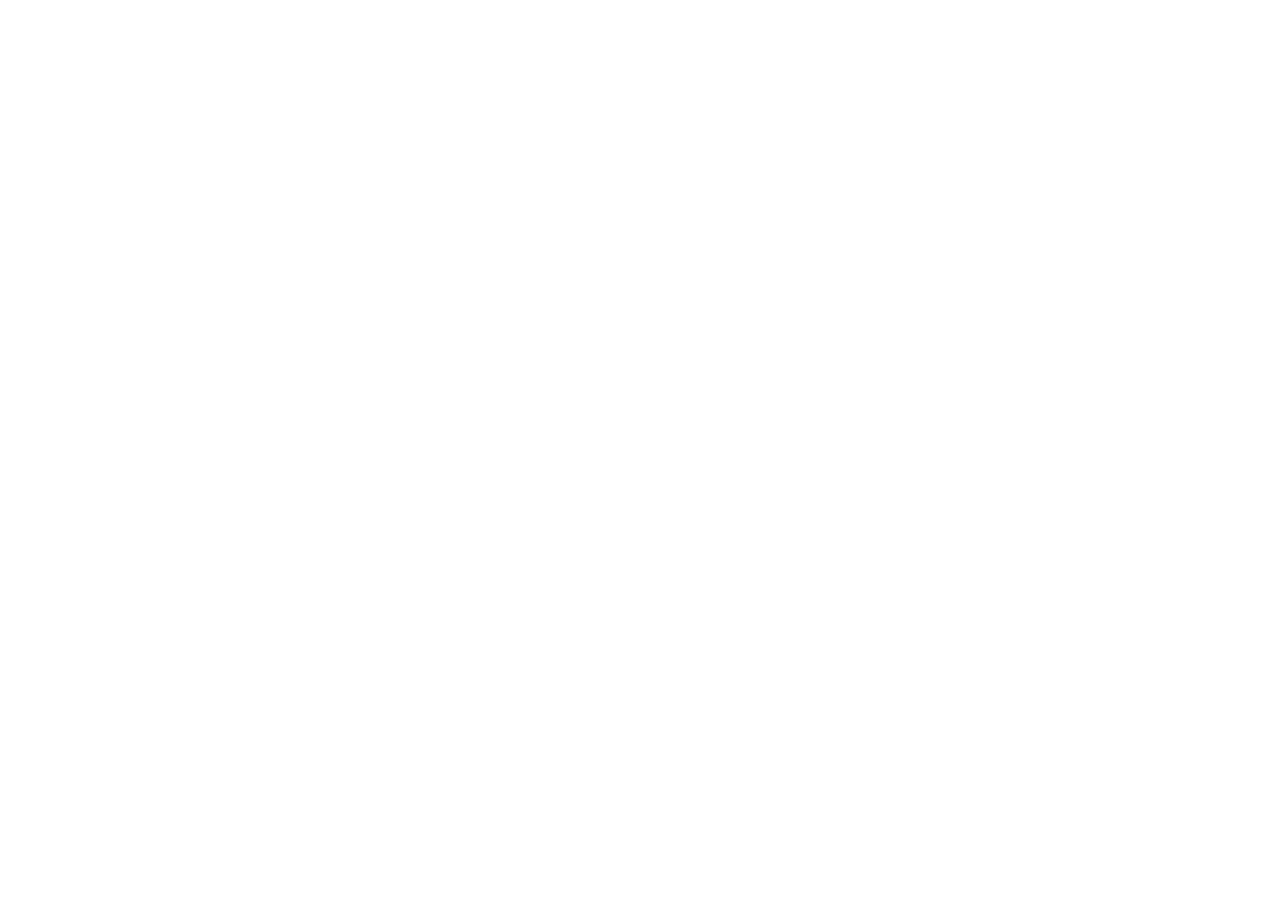
==== index.html @ de71a42f "h1 ajouté au fichier index.html" ====
<!DOCTYPE html>
<html lang="en">
  <head>
    <meta charset="UTF-8" />
    <meta name="viewport" content="width=device-width, initial-scale=1.0" />
    <title>Document</title>
  </head>
  <body>
    <h1></h1>
  </body>
</html>
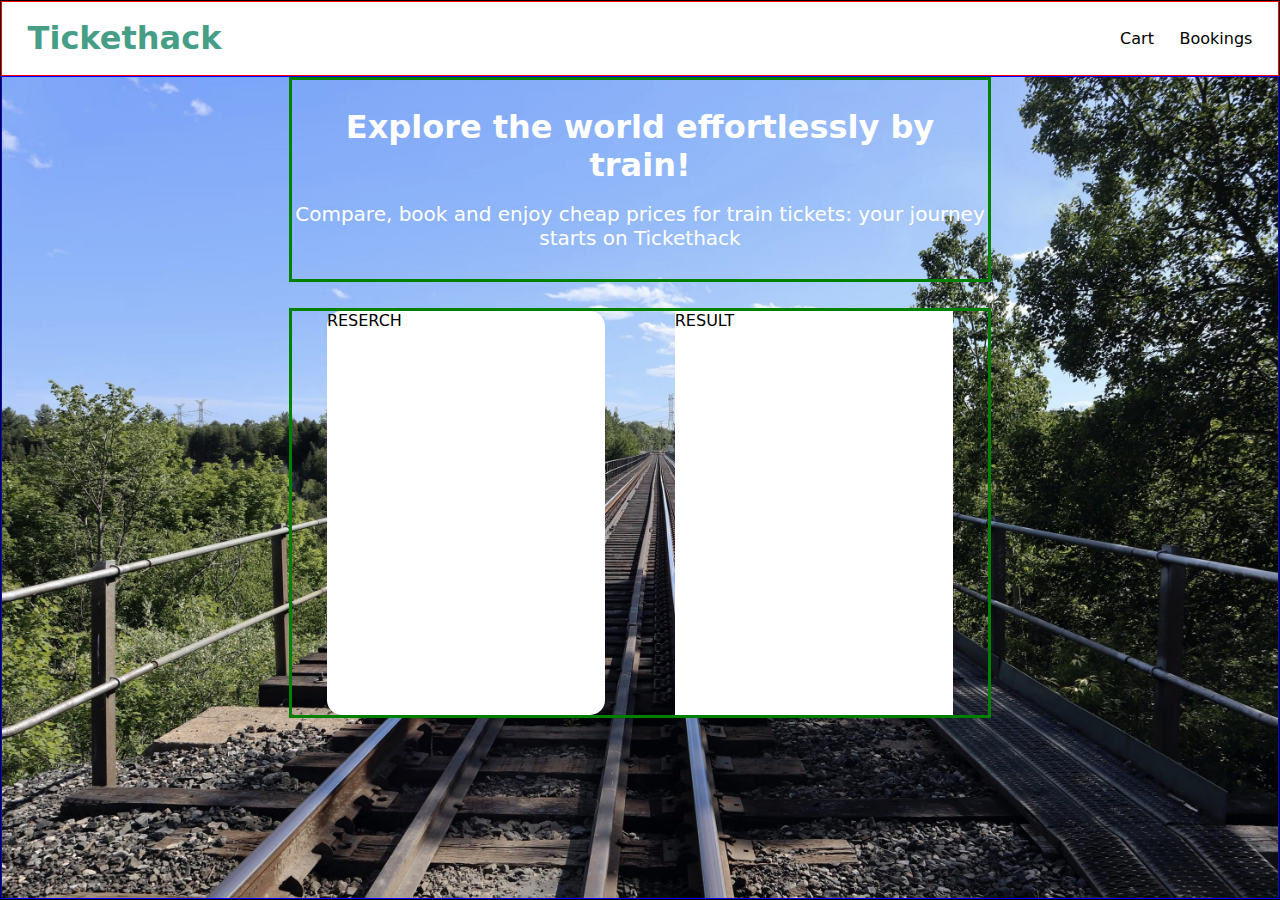
==== commit be0bf7bf: "feat: prémice css index.html" ====
--- a/index.html
+++ b/index.html
@@ -1,11 +1,40 @@
 <!DOCTYPE html>
 <html lang="en">
-  <head>
-    <meta charset="UTF-8" />
-    <meta name="viewport" content="width=device-width, initial-scale=1.0" />
-    <title>Document</title>
-  </head>
-  <body>
-    <h1></h1>
-  </body>
-</html>
+
+<head>
+  <link rel="stylesheet" href="index-style.css">
+  <meta charset="UTF-8" />
+  <meta name="viewport" content="width=device-width, initial-scale=1.0" />
+  <link rel="preconnect" href="https://fonts.googleapis.com">
+  <link rel="preconnect" href="https://fonts.gstatic.com" crossorigin>
+  <link
+    href="https://fonts.googleapis.com/css2?family=Noto+Sans:ital,wght@0,100..900;1,100..900&family=Roboto:ital,wght@0,100..900;1,100..900&display=swap"
+    rel="stylesheet">
+  <title>TICKETHACK</title>
+
+</head>
+
+<body>
+  <div id="container">
+    <div id="header">
+      <h1 class="tickethack" href="">Tickethack</h1>
+      <div id="panier">
+        <h4 class="cart" href="">Cart</h3>
+        <h4 class="bokkings" href="">Bookings</h3>
+      </div>
+    </div>
+    <div id="contain">
+      <div id="explore">
+        <h2 class="world">Explore the world effortlessly by train!</h2>
+        <p class="compare">Compare, book and enjoy cheap prices for train tickets: your journey starts on Tickethack</p>
+      </div>
+      <div id="encards">
+        <div id="reserch">RESERCH</div>
+        <div id="result">RESULT</div>
+
+      </div>
+    </div>
+  </div>
+</body>
+
+</html>--- a/index-style.css
+++ b/index-style.css
@@ -0,0 +1,131 @@
+* {
+    padding: 0;
+    margin: 0;
+    box-sizing: border-box;
+}
+
+#container {
+    display: grid;
+    border: 1px solid black;
+    height: 100vh;
+    width: 100vw;
+    grid-template-rows: repeat(12, 1fr);
+    grid-template-columns: repeat(12, 1fr);
+    font-family: system-ui, -apple-system, BlinkMacSystemFont, 'Segoe UI', Roboto, Oxygen, Ubuntu, Cantarell, 'Open Sans', 'Helvetica Neue', sans-serif;
+}
+
+#header {
+    display: flex;
+    border: 1px solid red;
+    grid-row-start: 1;
+    grid-row-end: 2;
+    grid-column-start: 1;
+    grid-column-end: 13;
+    flex-direction: row;
+    justify-content: space-between;
+}
+
+.tickethack {
+    margin-left: 2vw;
+    text-align: center;
+    margin-top: auto;
+    margin-bottom: auto;
+    font-family: system-ui, -apple-system, BlinkMacSystemFont, 'Segoe UI', Roboto, Oxygen, Ubuntu, Cantarell, 'Open Sans', 'Helvetica Neue', sans-serif;
+    color: #459e85;
+    font-weight: 700;
+}
+
+
+#panier {
+    display: flex;
+    flex-direction: row;
+    justify-content: center;
+    text-align: center;
+    margin-right: 2vw;
+    margin-top: auto;
+    margin-bottom: auto;
+    font-family: system-ui, -apple-system, BlinkMacSystemFont, 'Segoe UI', Roboto, Oxygen, Ubuntu, Cantarell, 'Open Sans', 'Helvetica Neue', sans-serif;
+}
+
+h4 {
+    font-weight: 500;
+
+}
+
+.cart {
+    margin-right: 2vw;
+}
+
+.booking {}
+
+#contain {
+    display: flex;
+    border: 1px solid blue;
+    grid-row-start: 2;
+    grid-row-end: 13;
+    grid-column-start: 1;
+    grid-column-end: 13;
+    background-image: url("./images/background.jpg");
+    background-position: inherit;
+    background-size: cover;
+    flex-direction: column;
+    align-items: center;
+    justify-content: flex-start;
+    color: white;
+
+}
+
+#explore {
+    display: flex;
+    flex-direction: column;
+    align-items: center;
+    justify-content: center;
+    border: 3px solid green;
+    height: 25%;
+    width: 55%;
+}
+
+.world {
+    margin-top: auto;
+    margin-bottom: 2vh;
+    font-size: 32px;
+    text-align: center;
+}
+
+.compare {
+    margin-bottom: auto;
+    font-size: 20px;
+    text-align: center;
+
+}
+
+
+#encards {
+    height: 50%;
+    width: 55%;
+    border: 3px solid green;
+    display: flex;
+    display: flex;
+    flex-direction: row;
+    align-items: stretch;
+    justify-content: center;
+    margin-top: 2%;
+}
+
+#reserch {
+    margin-left: auto;
+    margin-right: auto;
+    background-color: white;
+    color: black;
+    width: 40%;
+    border-radius: 15px;
+}
+
+#result {
+    margin-left: auto;
+    margin-right: auto;
+    background-color: white;
+    color: black;
+    width: 40%;
+
+}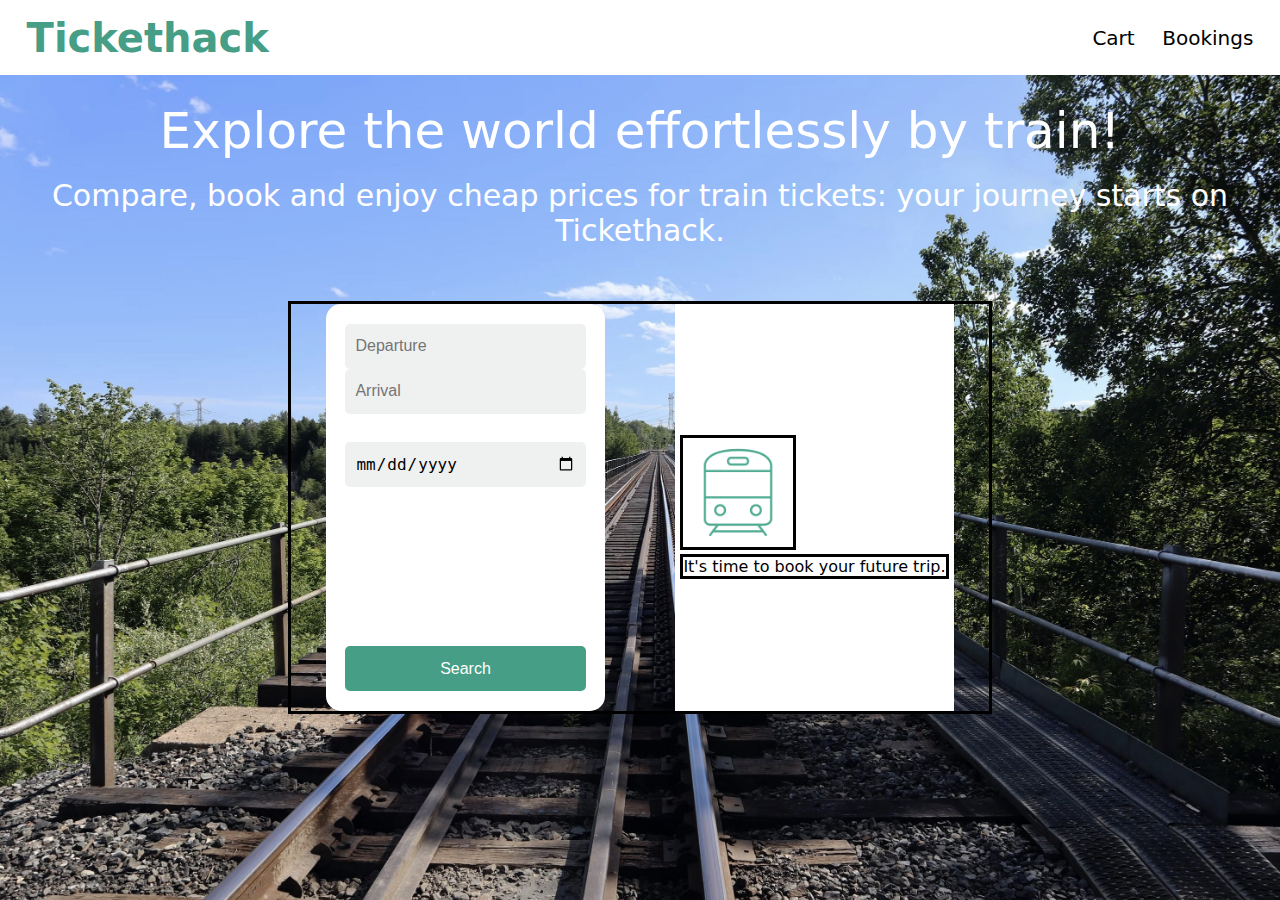
==== commit 500c7ac6: "feat: finalisation de la page index.html" ====
--- a/index.html
+++ b/index.html
@@ -17,20 +17,34 @@
 <body>
   <div id="container">
     <div id="header">
-      <h1 class="tickethack" href="">Tickethack</h1>
+      <h1 class="tickethack"><a href="">Tickethack</a></h1>
       <div id="panier">
-        <h4 class="cart" href="">Cart</h3>
-        <h4 class="bokkings" href="">Bookings</h3>
+        <h4 class="cart"><a href="">Cart</a></h3>
+        <h4 class="bokkings"><a href="">Bookings</a></h3>
       </div>
     </div>
     <div id="contain">
       <div id="explore">
         <h2 class="world">Explore the world effortlessly by train!</h2>
-        <p class="compare">Compare, book and enjoy cheap prices for train tickets: your journey starts on Tickethack</p>
+        <p class="compare">Compare, book and enjoy cheap prices for train tickets: your journey starts on Tickethack.</p>
       </div>
       <div id="encards">
-        <div id="reserch">RESERCH</div>
-        <div id="result">RESULT</div>
+        <div id="reserch">
+          <input type="text" class="departure" alt="departure" placeholder="Departure"/>
+          <input type="text" class="arrival" alt="arrival" placeholder="Arrival"/>
+          <input type="date" class="calendar" alt="calendar"/>
+          <button class="search" type="button">Search</button>
+        </div>
+        <div id="result">
+          <div id="placeholder-train">
+            <img class="train" src="images/train.png">
+            <p class="future"> It's time to book your future trip.</p>
+          </div>
+          
+          <div id="no-trip"></div>
+
+          <div id="all-trips"></div>
+        </div>
 
       </div>
     </div>
--- a/index-style.css
+++ b/index-style.css
@@ -6,23 +6,21 @@
 
 #container {
     display: grid;
-    border: 1px solid black;
     height: 100vh;
     width: 100vw;
     grid-template-rows: repeat(12, 1fr);
     grid-template-columns: repeat(12, 1fr);
-    font-family: system-ui, -apple-system, BlinkMacSystemFont, 'Segoe UI', Roboto, Oxygen, Ubuntu, Cantarell, 'Open Sans', 'Helvetica Neue', sans-serif;
 }
 
 #header {
     display: flex;
-    border: 1px solid red;
     grid-row-start: 1;
     grid-row-end: 2;
     grid-column-start: 1;
     grid-column-end: 13;
     flex-direction: row;
     justify-content: space-between;
+    font-family: system-ui, -apple-system, BlinkMacSystemFont, 'Segoe UI', Roboto, Oxygen, Ubuntu, Cantarell, 'Open Sans', 'Helvetica Neue', sans-serif;
 }
 
 .tickethack {
@@ -30,9 +28,9 @@
     text-align: center;
     margin-top: auto;
     margin-bottom: auto;
-    font-family: system-ui, -apple-system, BlinkMacSystemFont, 'Segoe UI', Roboto, Oxygen, Ubuntu, Cantarell, 'Open Sans', 'Helvetica Neue', sans-serif;
     color: #459e85;
     font-weight: 700;
+    font-size: 40px;
 }
 
 
@@ -44,7 +42,7 @@
     margin-right: 2vw;
     margin-top: auto;
     margin-bottom: auto;
-    font-family: system-ui, -apple-system, BlinkMacSystemFont, 'Segoe UI', Roboto, Oxygen, Ubuntu, Cantarell, 'Open Sans', 'Helvetica Neue', sans-serif;
+    font-size: 20px;
 }
 
 h4 {
@@ -56,11 +54,22 @@
     margin-right: 2vw;
 }
 
-.booking {}
+a {
+    outline: none;
+    text-decoration: none;
+    padding: 2px 1px 0;
+}
+
+a:link {
+    color: inherit;
+}
+
+a:visited{
+    color: inherit;
+  }
 
 #contain {
     display: flex;
-    border: 1px solid blue;
     grid-row-start: 2;
     grid-row-end: 13;
     grid-column-start: 1;
@@ -72,6 +81,7 @@
     align-items: center;
     justify-content: flex-start;
     color: white;
+    font-family: system-ui, -apple-system, BlinkMacSystemFont, 'Segoe UI', Roboto, Oxygen, Ubuntu, Cantarell, 'Open Sans', 'Helvetica Neue', sans-serif;
 
 }
 
@@ -80,30 +90,35 @@
     flex-direction: column;
     align-items: center;
     justify-content: center;
-    border: 3px solid green;
-    height: 25%;
-    width: 55%;
+    height: 15%;
+    width: 100%;
+    margin-top: 3%;
+    margin-bottom: 3%;
 }
 
 .world {
     margin-top: auto;
     margin-bottom: 2vh;
-    font-size: 32px;
-    text-align: center;
+    font-size: 50px;
+    text-align: center;
+    font-weight: 500;
+
+    
 }
 
 .compare {
     margin-bottom: auto;
-    font-size: 20px;
-    text-align: center;
+    font-size: 30px;
+    text-align: center;
+    width: 100%;
 
 }
 
 
 #encards {
+    border: solid black;
     height: 50%;
     width: 55%;
-    border: 3px solid green;
     display: flex;
     display: flex;
     flex-direction: row;
@@ -119,6 +134,65 @@
     color: black;
     width: 40%;
     border-radius: 15px;
+    display:flex;
+    flex-direction: column;   
+}
+
+
+
+.departure {
+    border: none;
+    border-bottom-color: grey;
+    background-color: #eff1f1;
+    border-radius: 5px;
+    margin-top: 7%;
+    margin-right: 7%;
+    margin-left: 7%;
+    padding: 10px;
+    height: 5vh;
+    font-size: 16px;
+    
+}
+
+.arrival {
+    border: none;
+    background-color: #eff1f1;
+    border-radius: 5px;
+    margin-bottom: 10%;
+    margin-right: 7%;
+    margin-left: 7%;
+    padding: 10px;
+    height: 5vh;
+    font-size: 16px;
+
+}
+
+.calendar {
+    border: none;
+    background-color: #eff1f1;
+    border-radius: 5px;
+    margin-bottom: auto;
+    margin-right: 7%;
+    margin-left: 7%;
+    padding: 10px;
+    height: 5vh;
+    font-size: 16px;
+
+}
+
+.search {
+    border: none;
+    background-color: #459e85;
+    color: white;
+    border-radius: 5px;
+    margin-top: auto;
+    margin-bottom: 7%;
+    margin-right: 7%;
+    margin-left: 7%;
+    height: 5vh;
+    font-size: 16px;
+    cursor : pointer;
+
 }
 
 #result {
@@ -126,6 +200,23 @@
     margin-right: auto;
     background-color: white;
     color: black;
-    width: 40%;
-
+    width: 40%; 
+    display: flex;
+    flex-direction: column;
+    justify-content: center;
+    align-items: center;
+}
+
+#placeholder-train {
+    color: black;
+}
+
+.train {
+    border: solid black;
+    width: 9vw;
+
+}
+
+.future {
+    border: solid black;
 }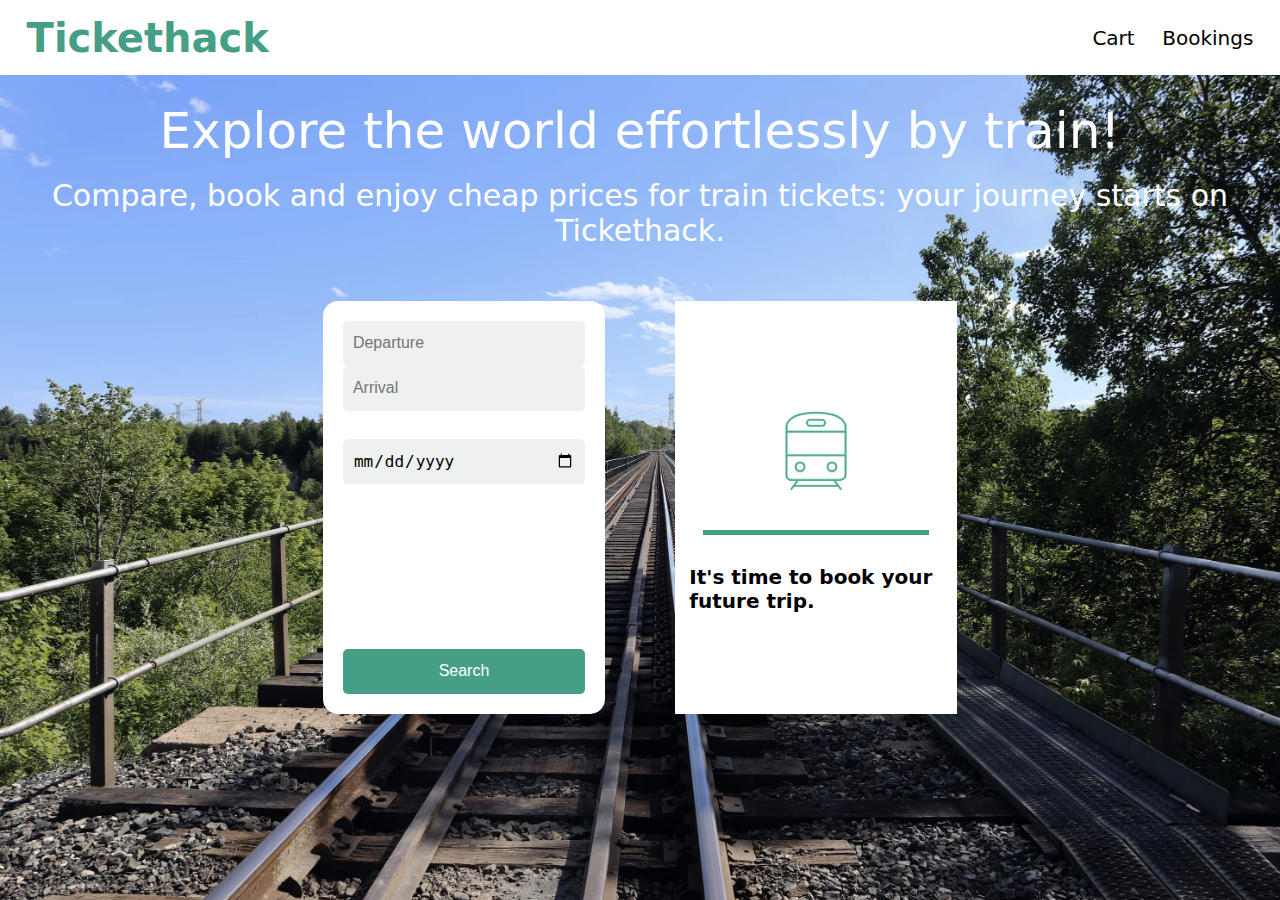
==== commit daa68e09: "feat: finalisation scroll retour trajets" ====
--- a/index.html
+++ b/index.html
@@ -17,10 +17,10 @@
 <body>
   <div id="container">
     <div id="header">
-      <h1 class="tickethack"><a href="">Tickethack</a></h1>
+      <h1 class="tickethack"><a href="index.html">Tickethack</a></h1>
       <div id="panier">
-        <h4 class="cart"><a href="">Cart</a></h3>
-        <h4 class="bokkings"><a href="">Bookings</a></h3>
+        <h4 class="cart"><a href="cart.html">Cart</a></h3>
+        <h4 class="bokkings"><a href="bookings.html">Bookings</a></h3>
       </div>
     </div>
     <div id="contain">
@@ -38,6 +38,7 @@
         <div id="result">
           <div id="placeholder-train">
             <img class="train" src="images/train.png">
+            <hr>
             <p class="future"> It's time to book your future trip.</p>
           </div>
           
@@ -49,6 +50,8 @@
       </div>
     </div>
   </div>
+
+  <script src = "index-script.js"></script>
 </body>
 
 </html>--- a/index-style.css
+++ b/index-style.css
@@ -1,7 +1,7 @@
 * {
-    padding: 0;
-    margin: 0;
-    box-sizing: border-box;
+  padding: 0;
+  margin: 0;
+  box-sizing: border-box;
 }
 
 #container {
@@ -33,7 +33,6 @@
     font-size: 40px;
 }
 
-
 #panier {
     display: flex;
     flex-direction: row;
@@ -46,12 +45,11 @@
 }
 
 h4 {
-    font-weight: 500;
-
+  font-weight: 500;
 }
 
 .cart {
-    margin-right: 2vw;
+  margin-right: 2vw;
 }
 
 a {
@@ -107,16 +105,13 @@
 }
 
 .compare {
-    margin-bottom: auto;
-    font-size: 30px;
-    text-align: center;
+  margin-bottom: auto;
+  font-size: 30px;
+  text-align: center;
     width: 100%;
-
-}
-
+}
 
 #encards {
-    border: solid black;
     height: 50%;
     width: 55%;
     display: flex;
@@ -128,12 +123,12 @@
 }
 
 #reserch {
-    margin-left: auto;
-    margin-right: auto;
-    background-color: white;
-    color: black;
-    width: 40%;
-    border-radius: 15px;
+  margin-left: auto;
+  margin-right: auto;
+  background-color: white;
+  color: black;
+  width: 40%;
+  border-radius: 15px;
     display:flex;
     flex-direction: column;   
 }
@@ -204,19 +199,65 @@
     display: flex;
     flex-direction: column;
     justify-content: center;
-    align-items: center;
+    align-items: stretch;
 }
 
 #placeholder-train {
     color: black;
+    display: flex;
+    flex-direction: column;
+    justify-content: center;
+    align-items: center;
+    height: 100%;
 }
 
 .train {
-    border: solid black;
-    width: 9vw;
-
+    width: 35%;
+    margin: 5%;
+}
+
+hr {
+    width: 80%;
+    display: block;
+    border: 0;
+    border-top: 5px solid #459e85;
+    margin: 1em 0;
+    padding: 0;
 }
 
 .future {
-    border: solid black;
+    margin: 5%;
+    font-size: 20px;
+    font-weight: 600;
+}
+
+#all-trips {
+    overflow: scroll;
+    display: grid;
+    flex-direction: column;
+    width: 100%;
+}
+
+.cart-row {
+    display: flex;
+    margin-top: 2vh;
+    margin-left: 2vh;
+    justify-content: center;
+    border-radius: 5px;
+    height: 5vh;
+    background-color: #f5eeee;
+}
+
+.cart-row > p {
+    margin: auto;
+}
+
+.book-train {
+    margin: auto;
+    width: 15%;
+    height: 80%;
+    border-radius: 5px;
+    background-color: #459e85;
+    color: white;
+    border: none;
 }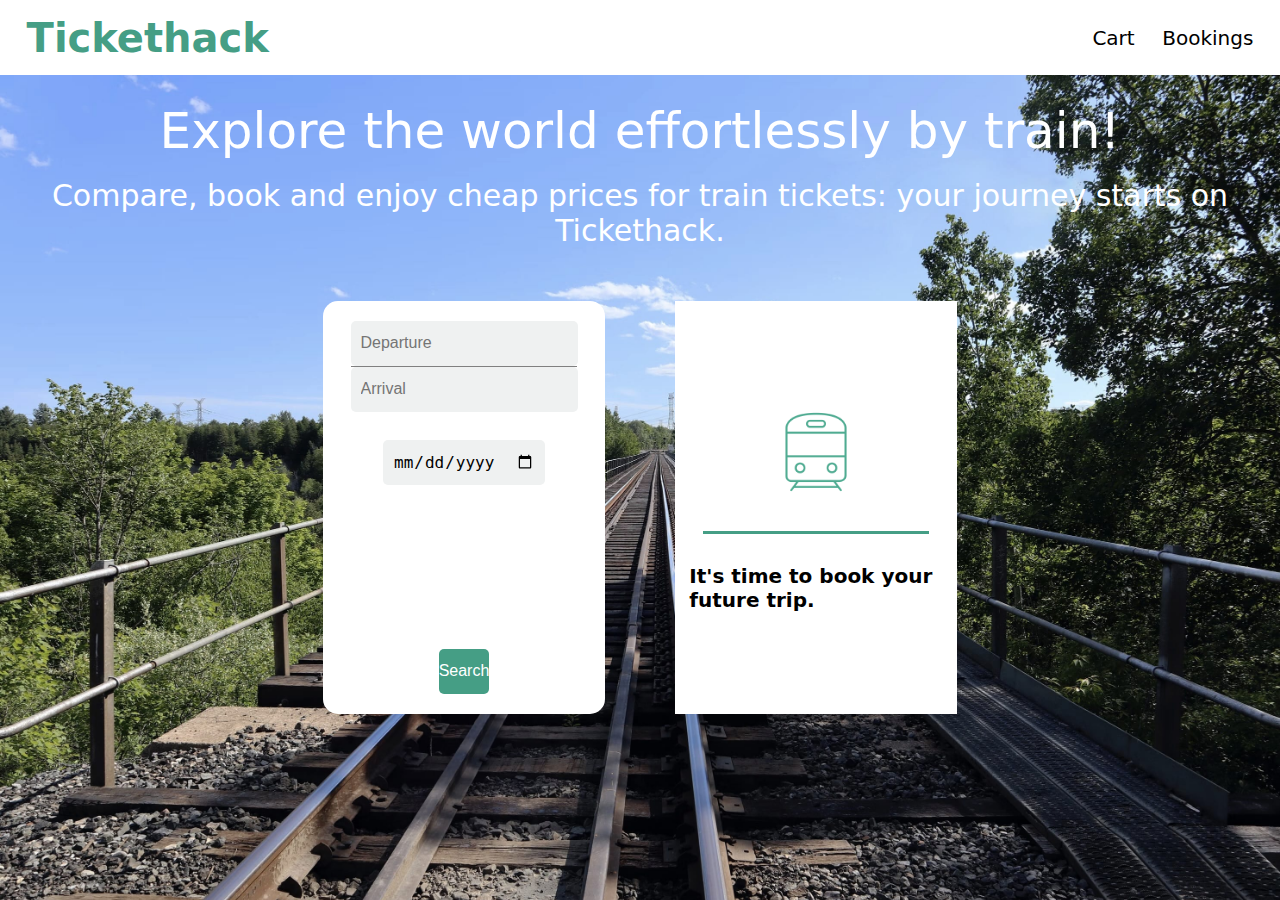
==== commit 5afaca8a: "feat: index-script.js finalisé côté mécanique" ====
--- a/index.html
+++ b/index.html
@@ -31,6 +31,7 @@
       <div id="encards">
         <div id="reserch">
           <input type="text" class="departure" alt="departure" placeholder="Departure"/>
+          <hr class="deparr">
           <input type="text" class="arrival" alt="arrival" placeholder="Arrival"/>
           <input type="date" class="calendar" alt="calendar"/>
           <button class="search" type="button">Search</button>
@@ -42,7 +43,11 @@
             <p class="future"> It's time to book your future trip.</p>
           </div>
           
-          <div id="no-trip"></div>
+          <div id="no-trip">
+            <img class="not-found" src="images/notfound.png">
+            <hr>
+            <p class="no-future"> No trip found.</p>
+          </div>
 
           <div id="all-trips"></div>
         </div>
--- a/index-style.css
+++ b/index-style.css
@@ -130,7 +130,8 @@
   width: 40%;
   border-radius: 15px;
     display:flex;
-    flex-direction: column;   
+    flex-direction: column; 
+    align-items: center;  
 }
 
 
@@ -160,6 +161,15 @@
     height: 5vh;
     font-size: 16px;
 
+}
+
+.deparr {
+    width: 80%;
+    display: block;
+    border: 0;
+    border-top: 1px solid grey;
+    padding: 0;
+    margin: 0;
 }
 
 .calendar {
@@ -220,7 +230,7 @@
     width: 80%;
     display: block;
     border: 0;
-    border-top: 5px solid #459e85;
+    border-top: 3px solid #459e85;
     margin: 1em 0;
     padding: 0;
 }
@@ -260,4 +270,24 @@
     background-color: #459e85;
     color: white;
     border: none;
+}
+
+#no-trip {
+    color: black;
+    display: none;
+    flex-direction: column;
+    justify-content: center;
+    align-items: center;
+    height: 100%;
+}
+
+.not-found {
+    width: 35%;
+    margin: 5%;
+}
+
+.no-future {
+    margin: 5%;
+    font-size: 20px;
+    font-weight: 600;
 }